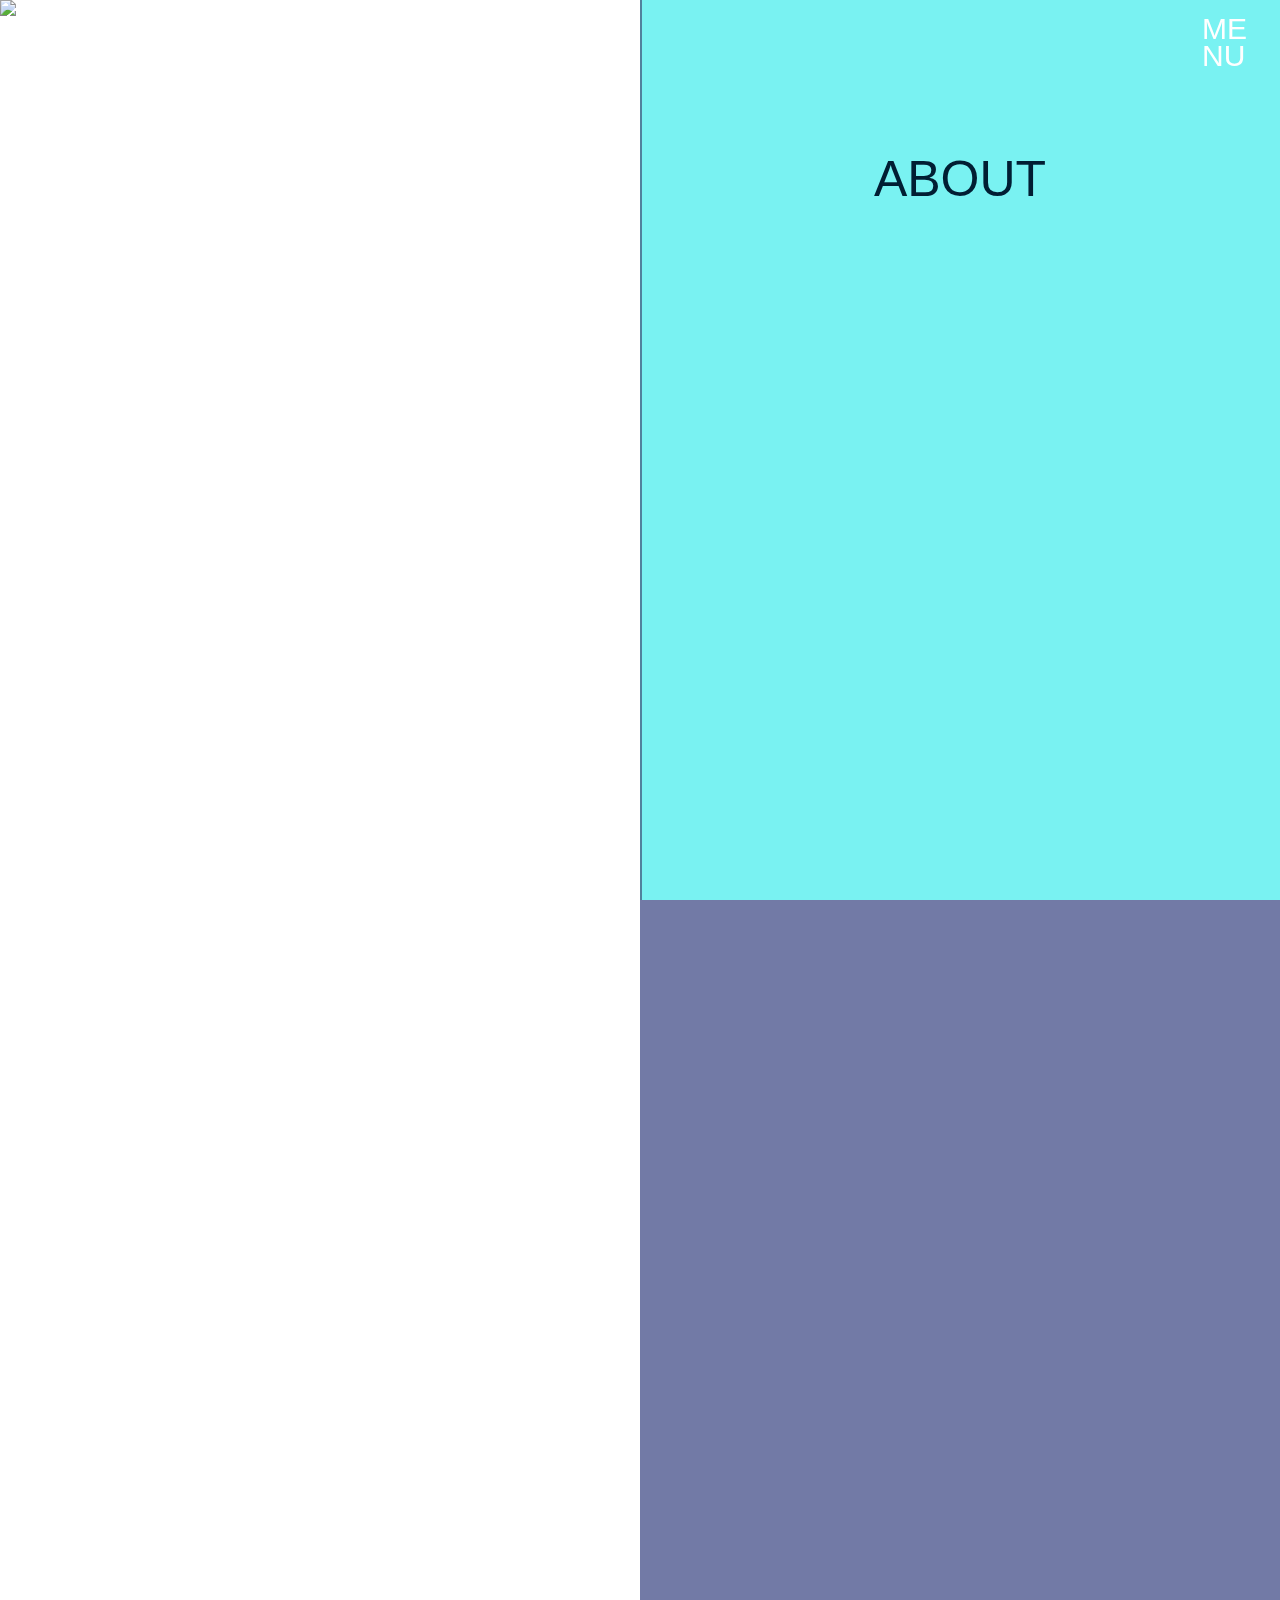
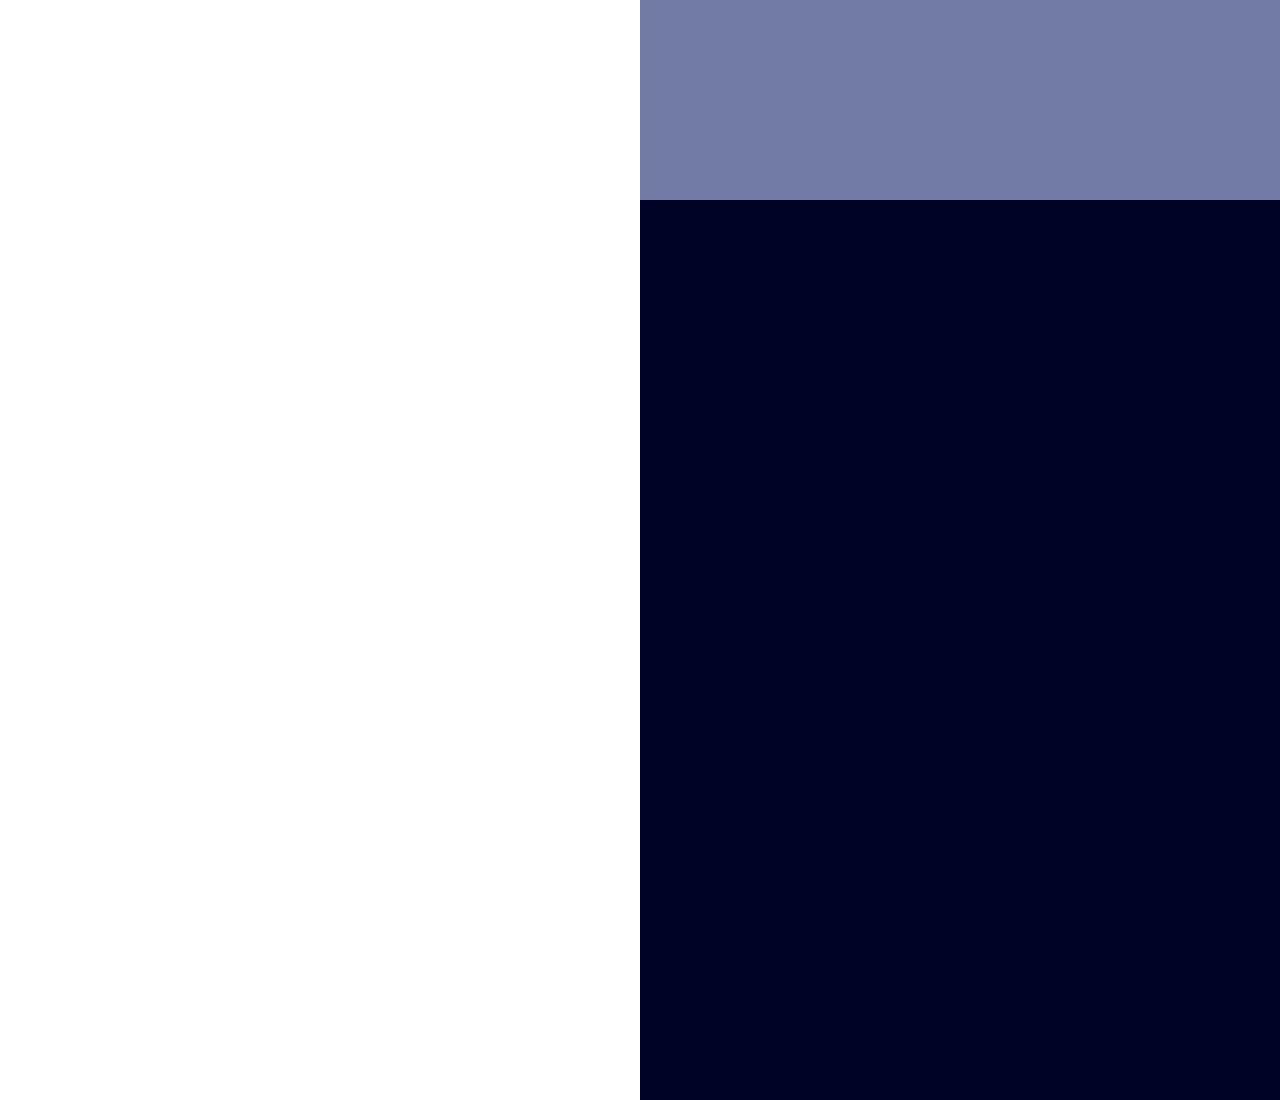
==== about.html @ a3bb646c "Merge branch 'master' into merge" ====
<!DOCTYPE html>
<html>
  <head>
    <meta charset="utf-8">
    <link href="styles.css" rel="stylesheet"/>

    <title>KATA MARTAGON blog</title>
    <script src="script.js"></script>
  </head>
  <body>
  <div class="fullWidth fullwrap">
    <div class="halfWidth top-block left fixed">
      <div class="separation-line"></div>

      <div id="fade">
        <img id="img3" src="http://rlwphoto.com/wp-content/uploads/2013/11/Fisher-Towers-Susnet.jpg" />
        <img id="img2" src="https://guidetoiceland.imgix.net/4930/x/0/top-10-beautiful-waterfalls-of-iceland-3.jpg?auto=format&ch=Width%2CDPR&dpr=1&ixlib=php-1.0.6&q=80&w=883&s=53f81e393aa76a7aedf835aae0cbfc5a" />
        <img id="img1" src="http://www.onthegotours.com/blog/wp-content/uploads/2011/06/jiuzhaigou-water.jpg" />
      </div>
      <br>

      <!-- <a onclick="scrollToSection('first')">section 1</a><br>
      <a onclick="scrollToSection('second')">section 2</a><br>
      <a onclick="scrollToSection('third')">section 3</a> -->

    </div>
    <!-- end block -->
    <div class="halfWidth top-block right overflow-hidden section-wrapper" id="window">

<div class="menu">
<a class="link2" href="menu.html">
ME
<br>
NU
</a>
</div>

<!-- menu -->

      <section class="row tall about1 section" id="first" data-panel="first">

          <div class="header-about"> ABOUT </div>

      </section>
        <!-- end row -->
      <section class="row tall about2 section" id="second" data-panel="second">

      </section>
        <!-- end row -->
      <section class="row tall about3 section" id="third" data-panel="third">

      </section>
        <!-- end row -->
    </div>
    <!-- end block -->

  </div>
      <!-- end full wrap -->
  </body>
</html>
---- styles.css ----
body {
font-family: 'Conv_gs', 'Gill Sans', Arial, sans-serif;
font-weight: normal;
font-style: normal;
margin: 0;
}

.homepageMenu {
  width: 100%;
  margin-left: auto;
  margin-right: auto;
  min-width: 100%;
  height: 100%;
  background-color: black;
}

.homepageMenu .about {
  right: 50px;
  padding-left: 100px;
  top: 15px;
  z-index: 500;
  cursor: pointer;
  font-size: 50px;
  padding-top: 120px;
  line-height: 27px;
  width: 160px;

}

.link {
  text-decoration: none;
  color: white;
}

.homepageMenu .links {
  color: white;
  text-align: right;
  padding-right: 100px;
  z-index: 500;
  cursor: pointer;
  font-size: 50px;
  padding-top: 150px;
  border: 1px;
}

.homepageMenu .blog {
  color: white;
  text-align: center;
  z-index: 500;
  cursor: pointer;
  font-size: 50px;
  padding-top: 150px;
}

.fullWidth {
  width: 100%;
  margin-left: auto;
  margin-right: auto;
  min-width: 100%;
  height: 100vh;
  background-color: white;
}

.fullwrap {
  display: block;
}

.halfWidth .left{
  box-sizing: border-box;
}

.halfWidth {
  width: 50%;
  margin-left: auto;
  margin-right: auto;
  max-width: 100%;
  height: 100vh;
  background-color: white;
}

.fixed {
  position: fixed;
  top: 0;
  z-index: 99;
  left: 0;;
}

.left {
  float: left !important;
}

.right {
  float: right !important;
}


.separation-line:after {
    content:"";
    position: absolute;
    z-index: -1;
    top: 0;
    bottom: 0;
    left: 100%;
    border-left: 2px solid rgb(81, 130, 157);
}

section {
  position: relative;
}

.section-wrapper {

}

.tall {
  height: 100vh;
}
.row {
  margin: 0 auto;
  max-width: 62.5rem;
  width: 100%;
}

.blog1 {
  background-color: rgb(111,178,214);
  background-position: center center;
  background-repeat: repeat;
  opacity: 0.9;
}

.blog2{
  background-color: rgb(47,155,214);
  background-position: center center;
  background-repeat: repeat;
opacity: 0.9;
}


.blog3{
  background-color: rgb(30,99,137);
  background-position: center center;
  background-repeat: repeat;
  opacity: 0.9;
}


.links1{
  background-color: rgb(238,187,62);
  background-position: center center;
  background-repeat: repeat;
}

.links2{
  background-color: rgb(28,50,89);
  background-position: center center;
  background-repeat: repeat;
}

.links3{
  background-color: rgb(69,158,182);
  background-position: center center;
  background-repeat: repeat;
}

.about1{
  background-color: rgb(121,242,242);
  background-position: center center;
  background-repeat: repeat;
}

.about2{
  background-color: rgb(114,122,166);
  background-position: center center;
  background-repeat: repeat;
}

.about3{
  background-color: rgb(1,3,38);
  background-position: center center;
  background-repeat: repeat;
}

.header {
  text-align: center;
  color: rgb(181,206,220);
  z-index: 500;
  top: 30px;
  cursor: pointer;
  font-size: 50px;
  padding-top: 150px;
}

.links-header {
  text-align: center;
  color: rgb(255,253,247);
  z-index: 500;
  top: 30px;
  cursor: pointer;
  font-size: 50px;
  padding-top: 150px;
}
.header-about {
  text-align: center;
  color: rgb(1,30,51);
  z-index: 500;
  top: 30px;
  cursor: pointer;
  font-size: 50px;
  padding-top: 150px;
}

img {
  width: 100%;
}

#fade img {
  position:absolute;
  left:0;
  -webkit-transition: opacity 1s ease-in-out;
  -moz-transition: opacity 1s ease-in-out;
  -o-transition: opacity 1s ease-in-out;
  transition: opacity 1s ease-in-out;
}


.menu {
  position: fixed;
  z-index: 500;
  right: 20px;
  top: 15px;
  color: white;
  padding: 7 0 7 7;
  cursor: pointer;
  font-size: 30px;
  line-height: 27px;
  width: 58px;
}
.link2 {
  text-decoration: none;
  color: white;
}
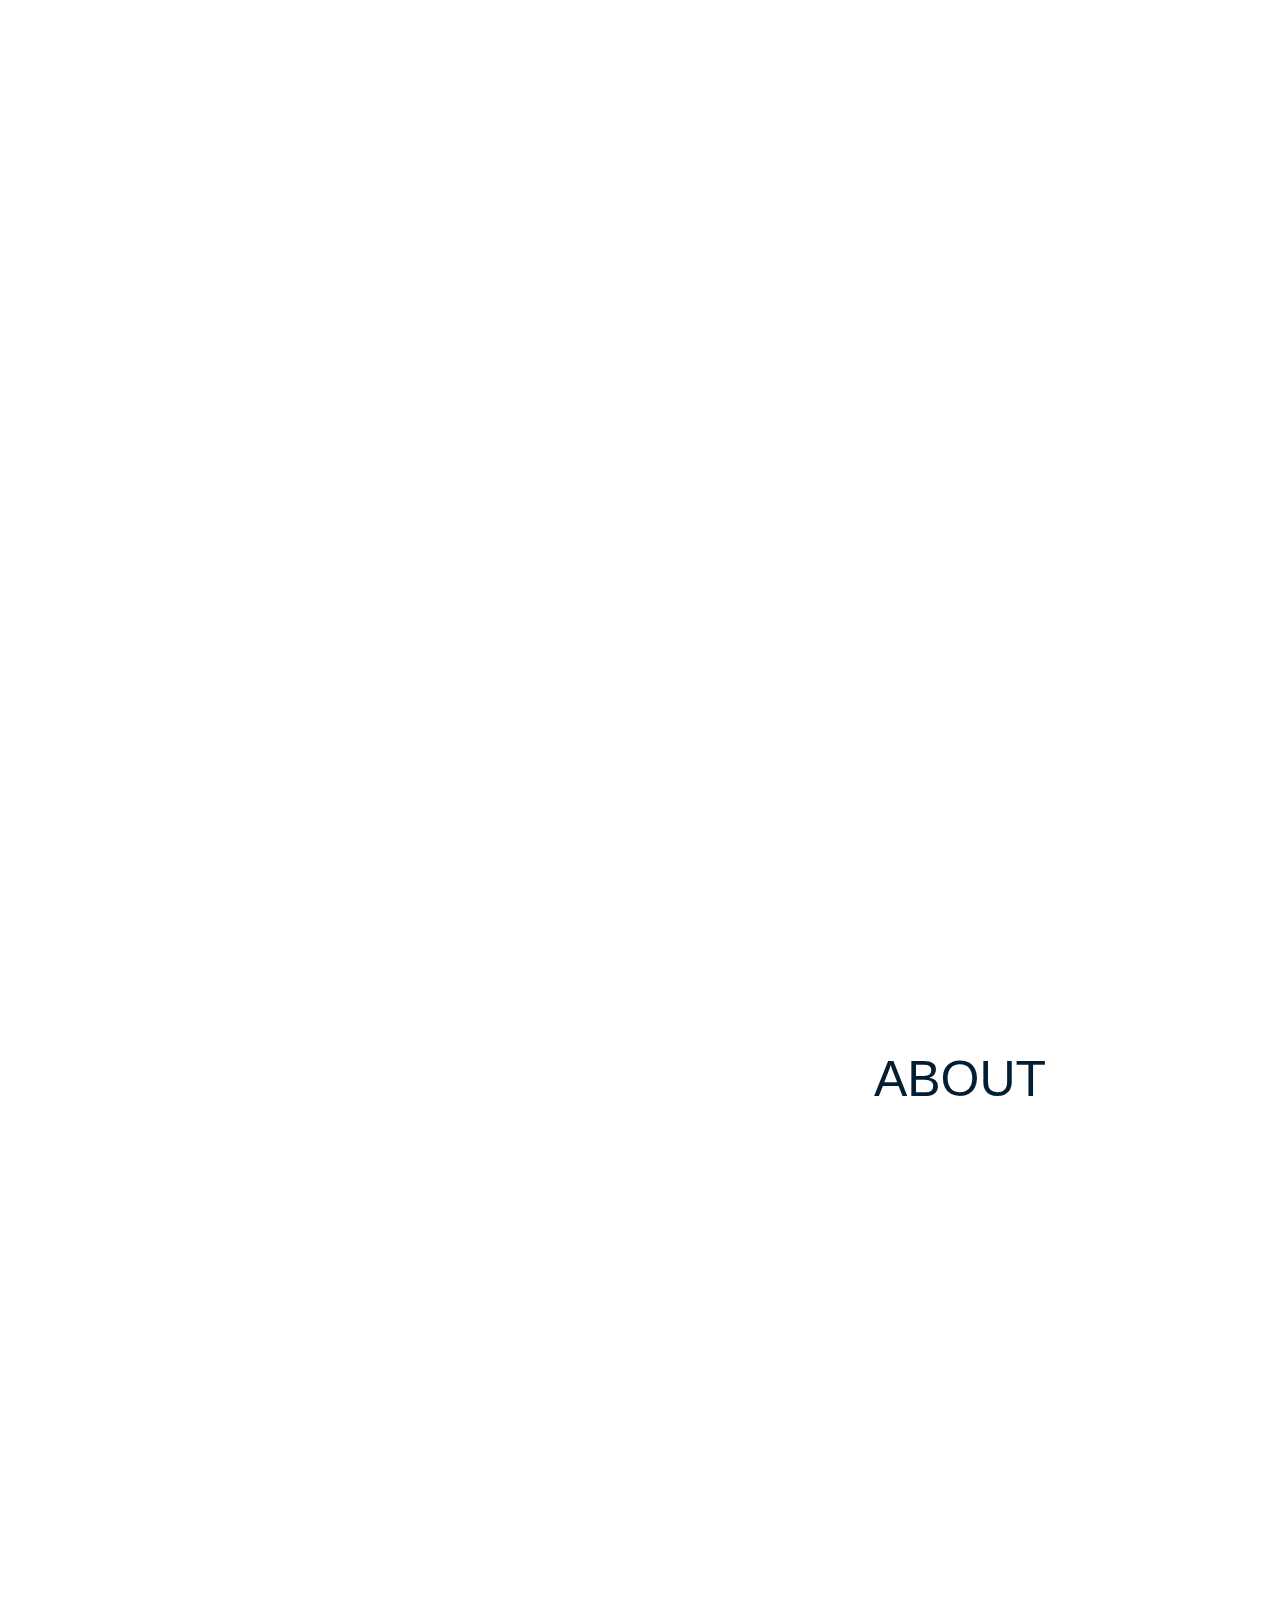
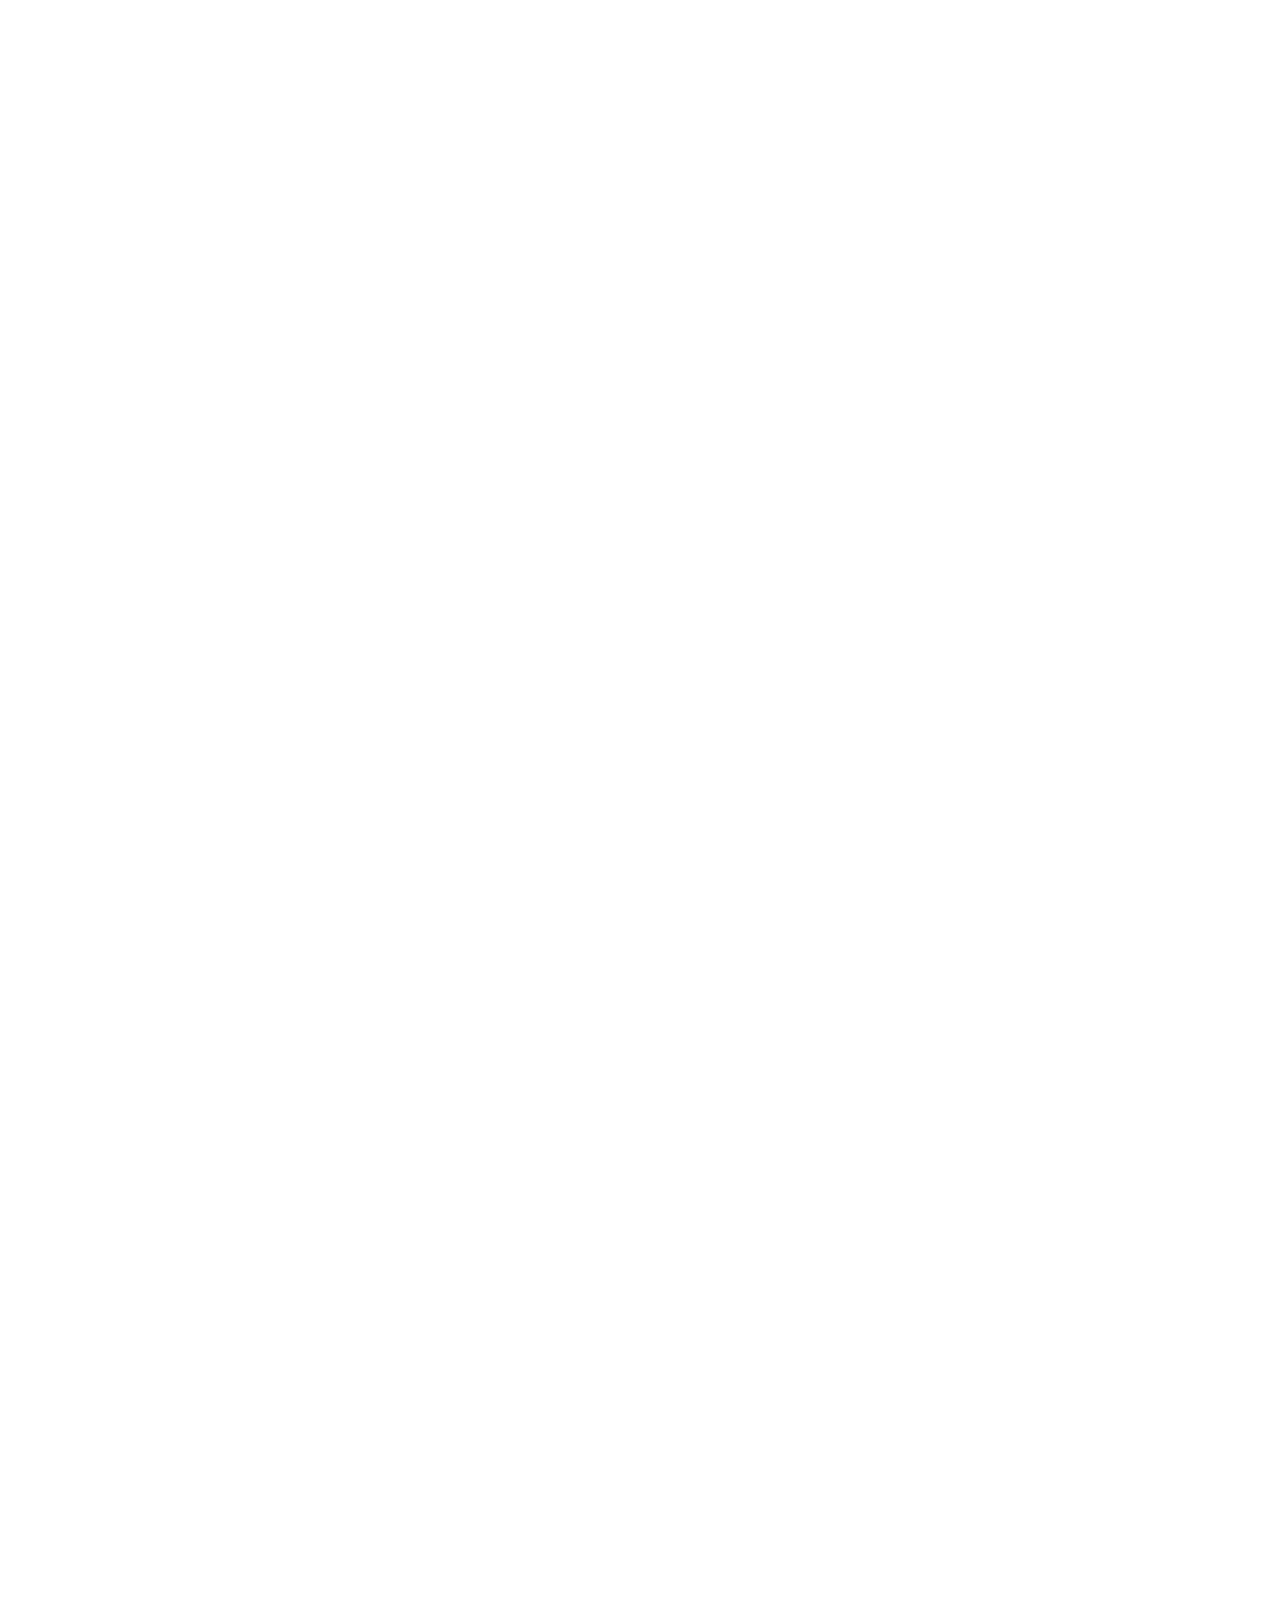
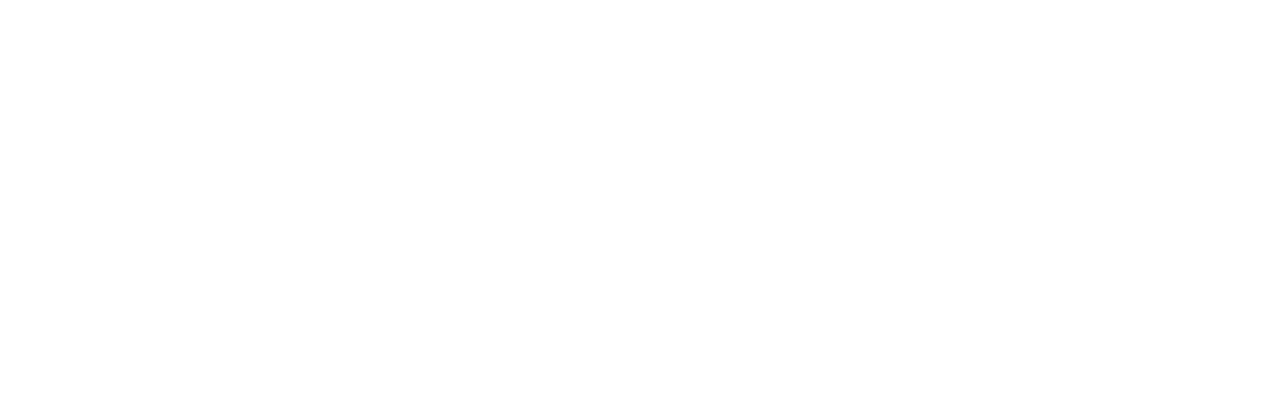
==== commit 6758d0a6: "Merge pull request #14 from Kata-Martagon/new-layout" ====
--- a/about.html
+++ b/about.html
@@ -3,20 +3,16 @@
   <head>
     <meta charset="utf-8">
     <link href="styles.css" rel="stylesheet"/>
-
+    <meta name="viewport" content="width=device-width, initial-scale=1">
     <title>KATA MARTAGON blog</title>
     <script src="script.js"></script>
   </head>
   <body>
   <div class="fullWidth fullwrap">
-    <div class="halfWidth top-block left fixed">
+
       <div class="separation-line"></div>
 
-      <div id="fade">
-        <img id="img3" src="http://rlwphoto.com/wp-content/uploads/2013/11/Fisher-Towers-Susnet.jpg" />
-        <img id="img2" src="https://guidetoiceland.imgix.net/4930/x/0/top-10-beautiful-waterfalls-of-iceland-3.jpg?auto=format&ch=Width%2CDPR&dpr=1&ixlib=php-1.0.6&q=80&w=883&s=53f81e393aa76a7aedf835aae0cbfc5a" />
-        <img id="img1" src="http://www.onthegotours.com/blog/wp-content/uploads/2011/06/jiuzhaigou-water.jpg" />
-      </div>
+
       <br>
 
       <!-- <a onclick="scrollToSection('first')">section 1</a><br>
--- a/styles.css
+++ b/styles.css
@@ -1,8 +1,13 @@
+html {
+  height: 100%;
+}
+
 body {
 font-family: 'Conv_gs', 'Gill Sans', Arial, sans-serif;
 font-weight: normal;
 font-style: normal;
 margin: 0;
+height: 100%;
 }
 
 .homepageMenu {
@@ -32,16 +37,7 @@
   color: white;
 }
 
-.homepageMenu .links {
-  color: white;
-  text-align: right;
-  padding-right: 100px;
-  z-index: 500;
-  cursor: pointer;
-  font-size: 50px;
-  padding-top: 150px;
-  border: 1px;
-}
+
 
 .homepageMenu .blog {
   color: white;
@@ -92,7 +88,6 @@
 .right {
   float: right !important;
 }
-
 
 .separation-line:after {
     content:"";
@@ -108,10 +103,6 @@
   position: relative;
 }
 
-.section-wrapper {
-
-}
-
 .tall {
   height: 100vh;
 }
@@ -135,7 +126,6 @@
 opacity: 0.9;
 }
 
-
 .blog3{
   background-color: rgb(30,99,137);
   background-position: center center;
@@ -144,37 +134,37 @@
 }
 
 
-.links1{
+.blog4{
   background-color: rgb(238,187,62);
   background-position: center center;
   background-repeat: repeat;
 }
 
-.links2{
+.blog5{
   background-color: rgb(28,50,89);
   background-position: center center;
   background-repeat: repeat;
 }
 
-.links3{
+.blog6{
   background-color: rgb(69,158,182);
   background-position: center center;
   background-repeat: repeat;
 }
 
-.about1{
+.blog7{
   background-color: rgb(121,242,242);
   background-position: center center;
   background-repeat: repeat;
 }
 
-.about2{
+.blog8{
   background-color: rgb(114,122,166);
   background-position: center center;
   background-repeat: repeat;
 }
 
-.about3{
+.blog9{
   background-color: rgb(1,3,38);
   background-position: center center;
   background-repeat: repeat;
@@ -231,11 +221,36 @@
   color: white;
   padding: 7 0 7 7;
   cursor: pointer;
-  font-size: 30px;
+  font-size: 40px;
   line-height: 27px;
   width: 58px;
-}
+  text-align: center;
+}
+
 .link2 {
   text-decoration: none;
   color: white;
 }
+
+.homepageMenu .links {
+  position: fixed;
+  color: white;
+  text-align: right;
+  z-index: 500;
+  right: 20px;
+  top: 15px;
+  padding: 7 0 7 7;
+  cursor: pointer;
+  font-size: 70px;
+  line-height: 27px;
+  width: 58px;
+  text-align: center;
+}
+/*
+      Media Queries
+*/
+@media only screen and (min-width: 64.0625em) {
+  .show-for-small-only .hide-for-medium-up {
+  display: none !important;
+}
+}
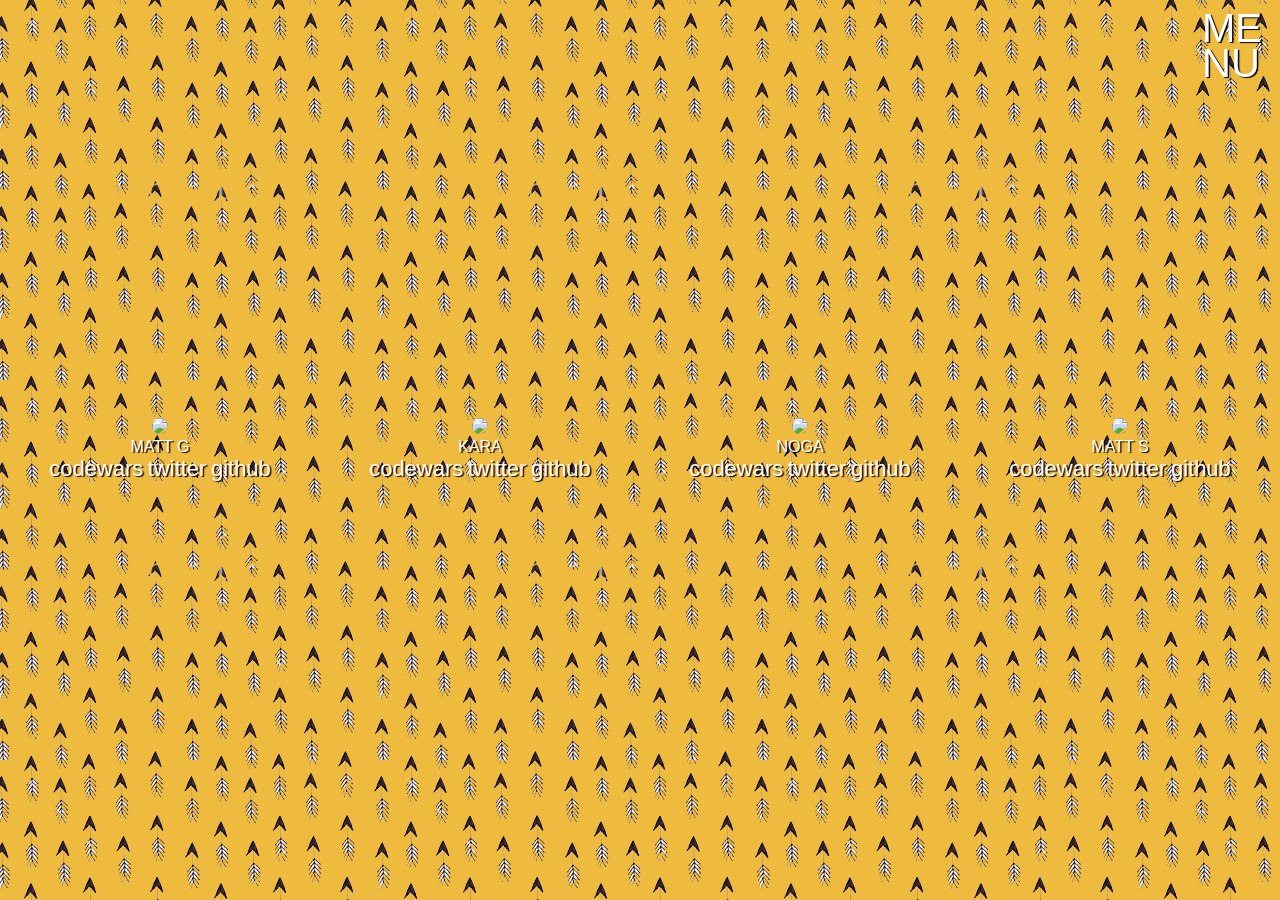
==== commit 76048f80: "Update menu page, link to about and links, rename about2.html to about.html, update css structure" ====
--- a/about.html
+++ b/about.html
@@ -2,55 +2,82 @@
 <html>
   <head>
     <meta charset="utf-8">
-    <link href="styles.css" rel="stylesheet"/>
+    <script src="https://use.fontawesome.com/8500d0c46c.js"></script>
+
+    <link href="grid.css" rel="stylesheet"/>
+    <link href="general.css" rel="stylesheet"/>
+    <link href="about.css" rel="stylesheet"/>
+
     <meta name="viewport" content="width=device-width, initial-scale=1">
-    <title>KATA MARTAGON blog</title>
-    <script src="script.js"></script>
+
+    <title>KATA MARTAGON about</title>
   </head>
   <body>
-  <div class="fullWidth fullwrap">
+    <!-- <div class="menu">
+      <a class="link2" href="menu.html">
+        <i class="fa fa-child" aria-hidden="true"></i>
+     </a>
+     <br>
+     <a class="link" href="links.html">
+       ∞
+     </a>
+    </div> -->
+    <div class="menu">
+      <a class="shadow-link" href="menu.html">ME<br>NU</a>
+    </div>
 
-      <div class="separation-line"></div>
+    <div class="wrapper">
+      <!-- Row 3 : quarters -->
+        <div>
+          <div class="row">
+            <div class="col-4">
 
+              <div class="person-details">
+                <img class='img-circle' src="https://avatars3.githubusercontent.com/u/894187?v=3&s=460">
+                <br>
+                MATT G
+                <br>
+                  <a class="shadow-link" href="@">codewars</a>
+                  <a class="shadow-link" href="@">twitter</a>
+                  <a class="shadow-link" href="@">github</a>
+                </div>
 
-      <br>
-
-      <!-- <a onclick="scrollToSection('first')">section 1</a><br>
-      <a onclick="scrollToSection('second')">section 2</a><br>
-      <a onclick="scrollToSection('third')">section 3</a> -->
-
-    </div>
-    <!-- end block -->
-    <div class="halfWidth top-block right overflow-hidden section-wrapper" id="window">
-
-<div class="menu">
-<a class="link2" href="menu.html">
-ME
-<br>
-NU
-</a>
-</div>
-
-<!-- menu -->
-
-      <section class="row tall about1 section" id="first" data-panel="first">
-
-          <div class="header-about"> ABOUT </div>
-
-      </section>
-        <!-- end row -->
-      <section class="row tall about2 section" id="second" data-panel="second">
-
-      </section>
-        <!-- end row -->
-      <section class="row tall about3 section" id="third" data-panel="third">
-
-      </section>
-        <!-- end row -->
-    </div>
-    <!-- end block -->
-
-  </div>
-      <!-- end full wrap -->
+            </div>
+            <div class="col-4">
+              <div class="person-details">
+                <img class='img-circle' src="https://avatars3.githubusercontent.com/u/15032115?v=3&s=460">
+                <br>
+                KARA
+                <br>
+                  <a class="shadow-link" href="@">codewars</a>
+                  <a class="shadow-link" href="@">twitter</a>
+                  <a class="shadow-link" href="@">github</a>
+                </div>
+            </div>
+            <div class="col-4">
+              <div class="person-details">
+                <img class='img-circle' src="https://avatars2.githubusercontent.com/u/12494147?v=3&s=460">
+                <br>
+                NOGA
+                <br>
+                  <a class="shadow-link" href="@">codewars</a>
+                  <a class="shadow-link" href="@">twitter</a>
+                  <a class="shadow-link" href="@">github</a>
+                </div>
+            </div>
+            <div class="col-4">
+              <div class="person-details">
+                <img class='img-circle' src="https://avatars1.githubusercontent.com/u/8082570?v=3&s=460">
+                <br>
+                MATT S
+                <br>
+                  <a class="shadow-link" href="@">codewars</a>
+                  <a class="shadow-link" href="@">twitter</a>
+                  <a class="shadow-link" href="@">github</a>
+                </div>
+            </div>
+          </div>
+        </div>
+      </div>
   </body>
 </html>
--- a/grid.css
+++ b/grid.css
@@ -0,0 +1,100 @@
+/******************************************************************************/
+/***************** Global resets **********************************************/
+/******************************************************************************/
+
+/* Default to no padding and margin
+   Remove padding behaviour on widths */
+*,
+*:after,
+*:before {
+  margin: 0;
+  padding: 0;
+  -webkit-box-sizing: border-box;
+     -moz-box-sizing: border-box;
+          box-sizing: border-box;
+}
+
+
+/******************************************************************************/
+/***************** Row styles *************************************************/
+/******************************************************************************/
+
+/* Clearfix - standardised hack to deal with nested floats not
+   affecting height of parent */
+.row:after {
+  content: "";
+  display: table;
+  clear: both;
+}
+
+
+/******************************************************************************/
+/***************** Column styles **********************************************/
+/******************************************************************************/
+
+/* Set default properties on all ".col-" */
+[class*='col-'] {
+  float: left;
+  padding: 10px;
+
+}
+
+/* Float last ".col-" to the right */
+[class*='col-']:last-of-type {
+  /*padding-right: 10px;*/
+  float: right;
+}
+
+
+/* Specific column widths */
+.col-1  {width: 100%;}
+.col-2  {width: 50%;}
+.col-3  {width: 33.33%;}
+.col-4  {width: 25%;}
+.col-5  {width: 20%;}
+.col-6  {width: 16.6666666667%;}
+.col-7  {width: 14.2857142857%;}
+.col-8  {width: 12.5%;}
+.col-9  {width: 11.1111111111%;}
+.col-10 {width: 10%;}
+.col-11 {width: 9.09090909091%;}
+.col-12 {width: 8.33%;}
+
+
+/******************************************************************************/
+/***************** Responsive styles ******************************************/
+/******************************************************************************/
+
+
+/*base tablet to small desktop styles*/
+@media (min-width: 600px) and (max-width: 1200px) {
+  .col-2,
+  .col-7 {
+    width: 100%;
+  }
+
+  .col-4,
+  .col-8,
+  .col-10,
+  .col-12 {
+    width: 50%;
+  }
+}
+
+/*base mobile styles*/
+@media (max-width: 600px) {
+  .col-4,
+  .col-6,
+  .col-8,
+  .col-10,
+  .col-12,
+  .col-1,
+  .col-2,
+  .col-3,
+  .col-5,
+  .col-7,
+  .col-9,
+  .col-11 {
+    width: 100%;
+  }
+}
--- a/general.css
+++ b/general.css
@@ -0,0 +1,42 @@
+html, body {
+  height: 100%;
+  margin: 0;
+  padding: 0;
+}
+
+body {
+  font-family: 'Conv_gs', 'Gill Sans', Arial, sans-serif;
+  font-weight: normal;;
+  font-style: normal;
+}
+
+.menu {
+  position: fixed;
+  z-index: 500;
+  right: 20px;
+  top: 15px;
+  color: white;
+  padding: 7 0 7 7;
+  width: 58px;
+  text-align: center;
+  line-height: 27px;
+}
+
+.menu a {
+  cursor: pointer;
+  font-size: 40px;
+}
+
+.menu a:hover {
+  text-decoration: none;
+}
+
+a {
+  text-decoration: none;
+  color: inherit;
+  font-size: 22px;
+}
+
+a:hover {
+  text-decoration: underline;
+}
--- a/about.css
+++ b/about.css
@@ -0,0 +1,61 @@
+body {
+  /*font-family: 'Conv_gs', 'Gill Sans', Arial, sans-serif;
+  font-weight: normal;;
+  font-style: normal;*/
+  background-color: rgb(238,187,62);
+  background-image: url("background.jpg");
+  color: rgb(255,253,247);
+  text-shadow: 1.5px 1px 1px black;
+}
+
+a.shadow-link {
+  text-shadow: 1.5px 1px 1px black;
+}
+
+.img-circle {
+  border-radius: 50%;
+}
+
+.person-details {
+  text-align: center;
+}
+
+.wrapper {
+  width: 100%;
+  position: relative;
+  height: 100%;
+}
+
+
+
+.wrapper > div > div {
+  width: 100%;
+  margin: auto;
+}
+
+/******************************************************************************/
+/***************** Responsive styles ******************************************/
+/******************************************************************************/
+
+
+/*base larger screen styles*/
+@media (min-width: 600px) {
+  .wrapper > div {
+    width: 100%;
+    position: absolute;
+    top: 50%;
+    transform: translateY(-50%);
+  }
+
+  .img-circle {
+    width: 150px;
+  }
+
+}
+
+/*base mobile styles*/
+@media (max-width: 600px) {
+  .img-circle {
+    width: 150px;
+  }
+}
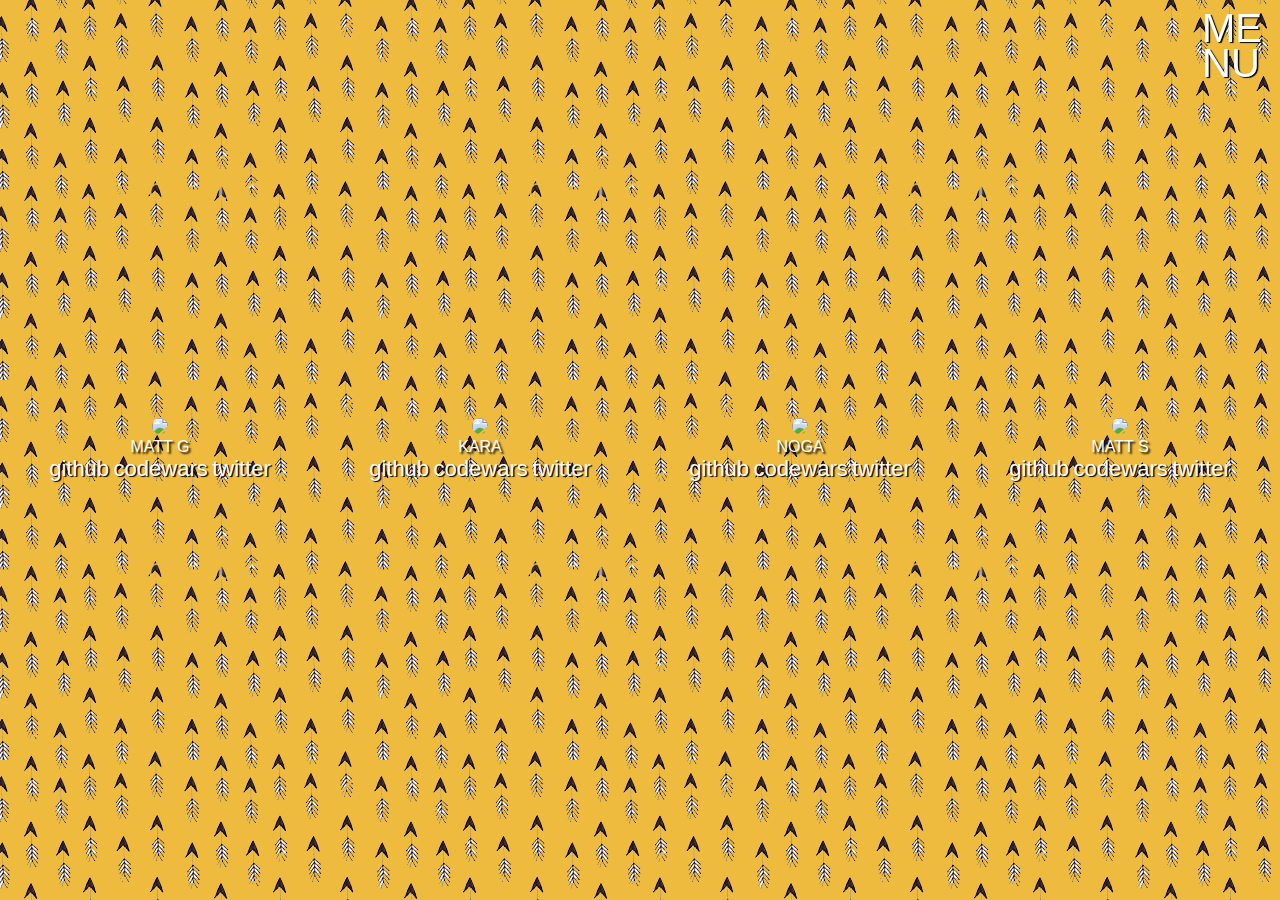
==== commit b4fc2dec: "Merge branch 'master' of https://github.com/Kata-Martagon/Kata-Martagon-Blog" ====
--- a/about.html
+++ b/about.html
@@ -9,8 +9,7 @@
     <link href="about.css" rel="stylesheet"/>
 
     <meta name="viewport" content="width=device-width, initial-scale=1">
-
-    <title>KATA MARTAGON about</title>
+        <title>KATA MARTAGON about</title>
   </head>
   <body>
     <!-- <div class="menu">
@@ -37,11 +36,10 @@
                 <br>
                 MATT G
                 <br>
-                  <a class="shadow-link" href="@">codewars</a>
-                  <a class="shadow-link" href="@">twitter</a>
-                  <a class="shadow-link" href="@">github</a>
+                  <a class="shadow-link" href="https://github.com/matthewglover">github</a>
+                  <a class="shadow-link" href="http://www.codewars.com/users/matthewglover">codewars</a>
+                  <a class="shadow-link" href="https://twitter.com/MattGlvr">twitter</a>
                 </div>
-
             </div>
             <div class="col-4">
               <div class="person-details">
@@ -49,9 +47,9 @@
                 <br>
                 KARA
                 <br>
-                  <a class="shadow-link" href="@">codewars</a>
-                  <a class="shadow-link" href="@">twitter</a>
-                  <a class="shadow-link" href="@">github</a>
+                  <a class="shadow-link" href="https://github.com/MarckK">github</a>
+                  <a class="shadow-link" href="http://www.codewars.com/users/KaraM">codewars</a>
+                  <a class="shadow-link" href="https://twitter.com/KaraMarck">twitter</a>
                 </div>
             </div>
             <div class="col-4">
@@ -60,9 +58,9 @@
                 <br>
                 NOGA
                 <br>
-                  <a class="shadow-link" href="@">codewars</a>
-                  <a class="shadow-link" href="@">twitter</a>
-                  <a class="shadow-link" href="@">github</a>
+                  <a class="shadow-link" href="https://github.com/nogainbar">github</a>
+                  <a class="shadow-link" href="http://www.codewars.com/users/nogainbar">codewars</a>
+                  <a class="shadow-link" href="https://twitter.com/InbarNoga">twitter</a>
                 </div>
             </div>
             <div class="col-4">
@@ -71,9 +69,9 @@
                 <br>
                 MATT S
                 <br>
-                  <a class="shadow-link" href="@">codewars</a>
-                  <a class="shadow-link" href="@">twitter</a>
-                  <a class="shadow-link" href="@">github</a>
+                  <a class="shadow-link" href="https://github.com/matthewiiv">github</a>
+                  <a class="shadow-link" href="http://www.codewars.com/users/matthewiiv">codewars</a>
+                  <a class="shadow-link" href="https://twitter.com/matthewsharp3">twitter</a>
                 </div>
             </div>
           </div>
--- a/general.css
+++ b/general.css
@@ -5,7 +5,8 @@
 }
 
 body {
-  font-family: 'Conv_gs', 'Gill Sans', Arial, sans-serif;
+  font-family: 'Conv_gs', 'Gill Sans', Arial, sans-serif;*/
+  /*font-family: 'Voltaire', sans-serif;*/
   font-weight: normal;;
   font-style: normal;
 }
--- a/about.css
+++ b/about.css
@@ -2,10 +2,9 @@
   /*font-family: 'Conv_gs', 'Gill Sans', Arial, sans-serif;
   font-weight: normal;;
   font-style: normal;*/
-  background-color: rgb(238,187,62);
   background-image: url("background.jpg");
   color: rgb(255,253,247);
-  text-shadow: 1.5px 1px 1px black;
+  text-shadow: 2px 2px 2px black;
 }
 
 a.shadow-link {
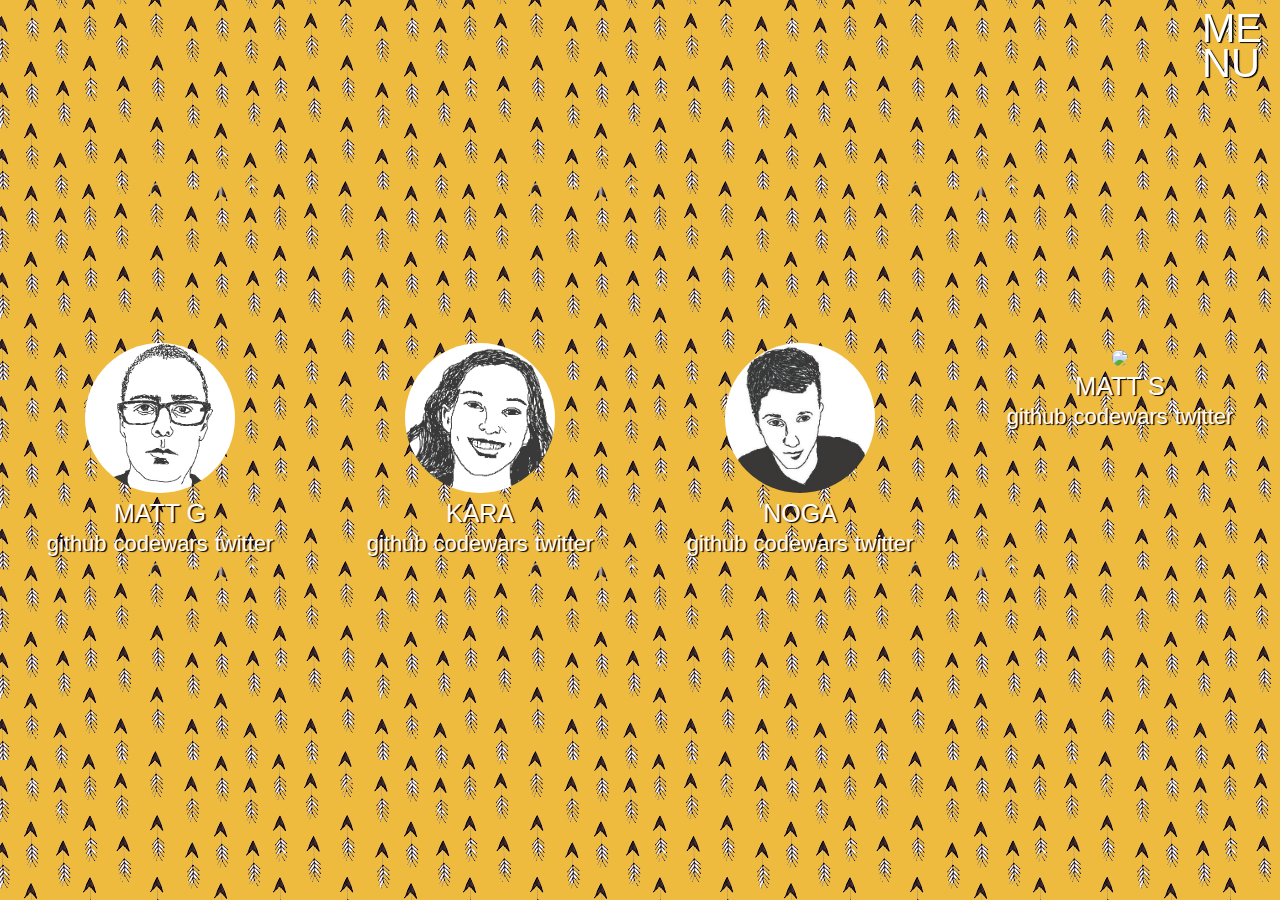
==== commit 78253bb4: "added drawings in about, chnged header in blog, added image for first blog, added links html/css" ====
--- a/about.html
+++ b/about.html
@@ -32,7 +32,7 @@
             <div class="col-4">
 
               <div class="person-details">
-                <img class='img-circle' src="https://avatars3.githubusercontent.com/u/894187?v=3&s=460">
+                <img class='img-circle' src="matt g.jpg">
                 <br>
                 MATT G
                 <br>
@@ -43,7 +43,7 @@
             </div>
             <div class="col-4">
               <div class="person-details">
-                <img class='img-circle' src="https://avatars3.githubusercontent.com/u/15032115?v=3&s=460">
+                <img class='img-circle' src="kara.jpg">
                 <br>
                 KARA
                 <br>
@@ -54,7 +54,7 @@
             </div>
             <div class="col-4">
               <div class="person-details">
-                <img class='img-circle' src="https://avatars2.githubusercontent.com/u/12494147?v=3&s=460">
+                <img class='img-circle' src="noga.jpg">
                 <br>
                 NOGA
                 <br>
--- a/grid.css
+++ b/grid.css
@@ -1,20 +1,3 @@
-/******************************************************************************/
-/***************** Global resets **********************************************/
-/******************************************************************************/
-
-/* Default to no padding and margin
-   Remove padding behaviour on widths */
-*,
-*:after,
-*:before {
-  margin: 0;
-  padding: 0;
-  -webkit-box-sizing: border-box;
-     -moz-box-sizing: border-box;
-          box-sizing: border-box;
-}
-
-
 /******************************************************************************/
 /***************** Row styles *************************************************/
 /******************************************************************************/
--- a/general.css
+++ b/general.css
@@ -1,3 +1,19 @@
+/******************************************************************************/
+/***************** Global resets **********************************************/
+/******************************************************************************/
+
+/* Default to no padding and margin
+   Remove padding behaviour on widths */
+*,
+*:after,
+*:before {
+  margin: 0;
+  padding: 0;
+  -webkit-box-sizing: border-box;
+     -moz-box-sizing: border-box;
+          box-sizing: border-box;
+}
+
 html, body {
   height: 100%;
   margin: 0;
@@ -7,7 +23,7 @@
 body {
   font-family: 'Conv_gs', 'Gill Sans', Arial, sans-serif;*/
   /*font-family: 'Voltaire', sans-serif;*/
-  font-weight: normal;;
+  font-weight: normal;
   font-style: normal;
 }
 
--- a/about.css
+++ b/about.css
@@ -4,7 +4,8 @@
   font-style: normal;*/
   background-image: url("background.jpg");
   color: rgb(255,253,247);
-  text-shadow: 2px 2px 2px black;
+  text-shadow: 1.5px 1px 1px black;
+  font-weight: lighter;
 }
 
 a.shadow-link {
@@ -17,6 +18,7 @@
 
 .person-details {
   text-align: center;
+  font-size: 25px;
 }
 
 .wrapper {
